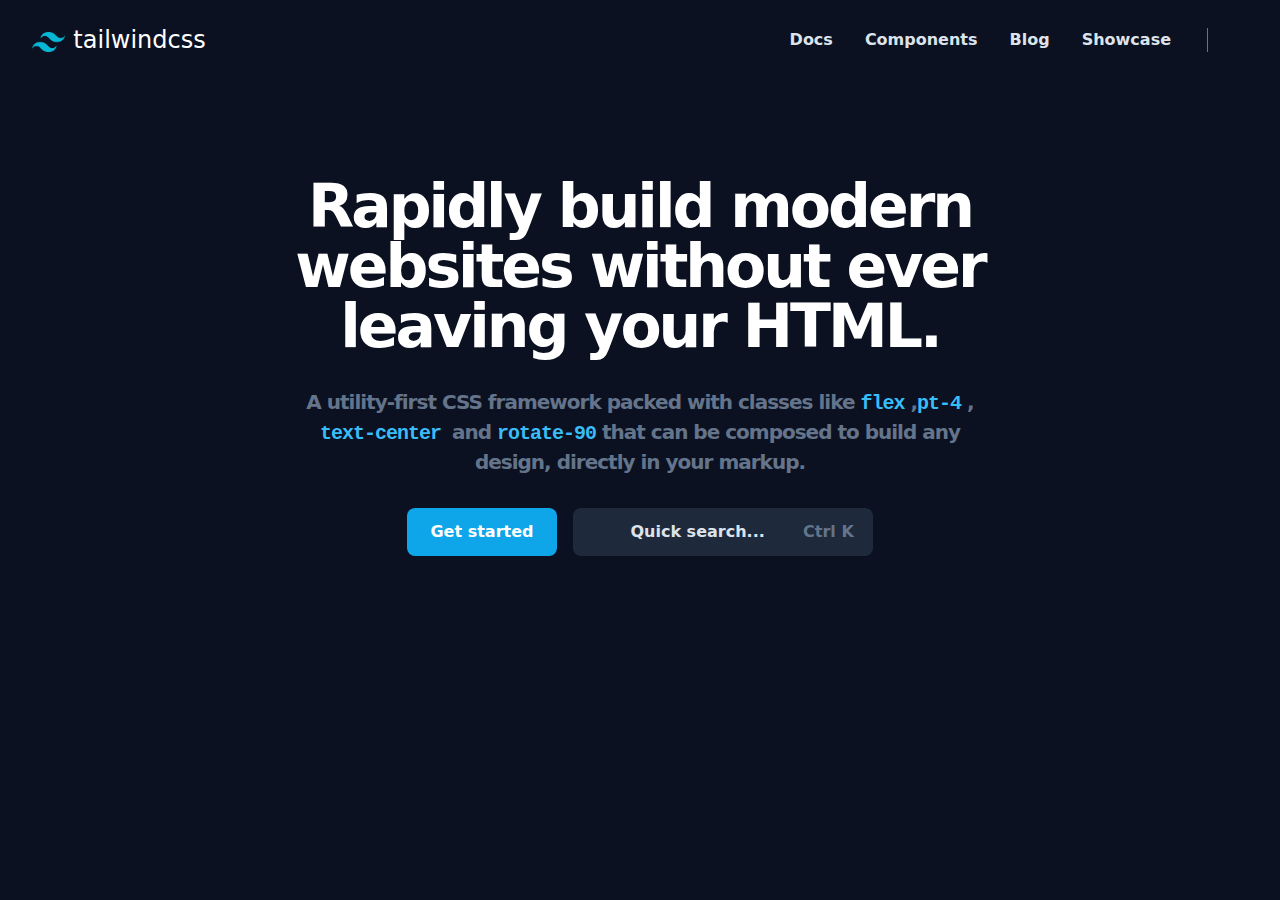
==== index.html @ be064eff "Create index.html" ====
<!DOCTYPE html>
<html lang="en">
<head>
<meta charset="UTF-8">
<meta name="viewport" content="width=device-width, initial-scale=1.0">
<meta http-equiv="refresh" content="0; url=./tailwind-clone/index.html">
<title>Redirecting...</title>
</head>
<body>
If you are not redirected automatically, follow <a href="./tailwind-clone/index.html">this link</a>.
</body>
</html>
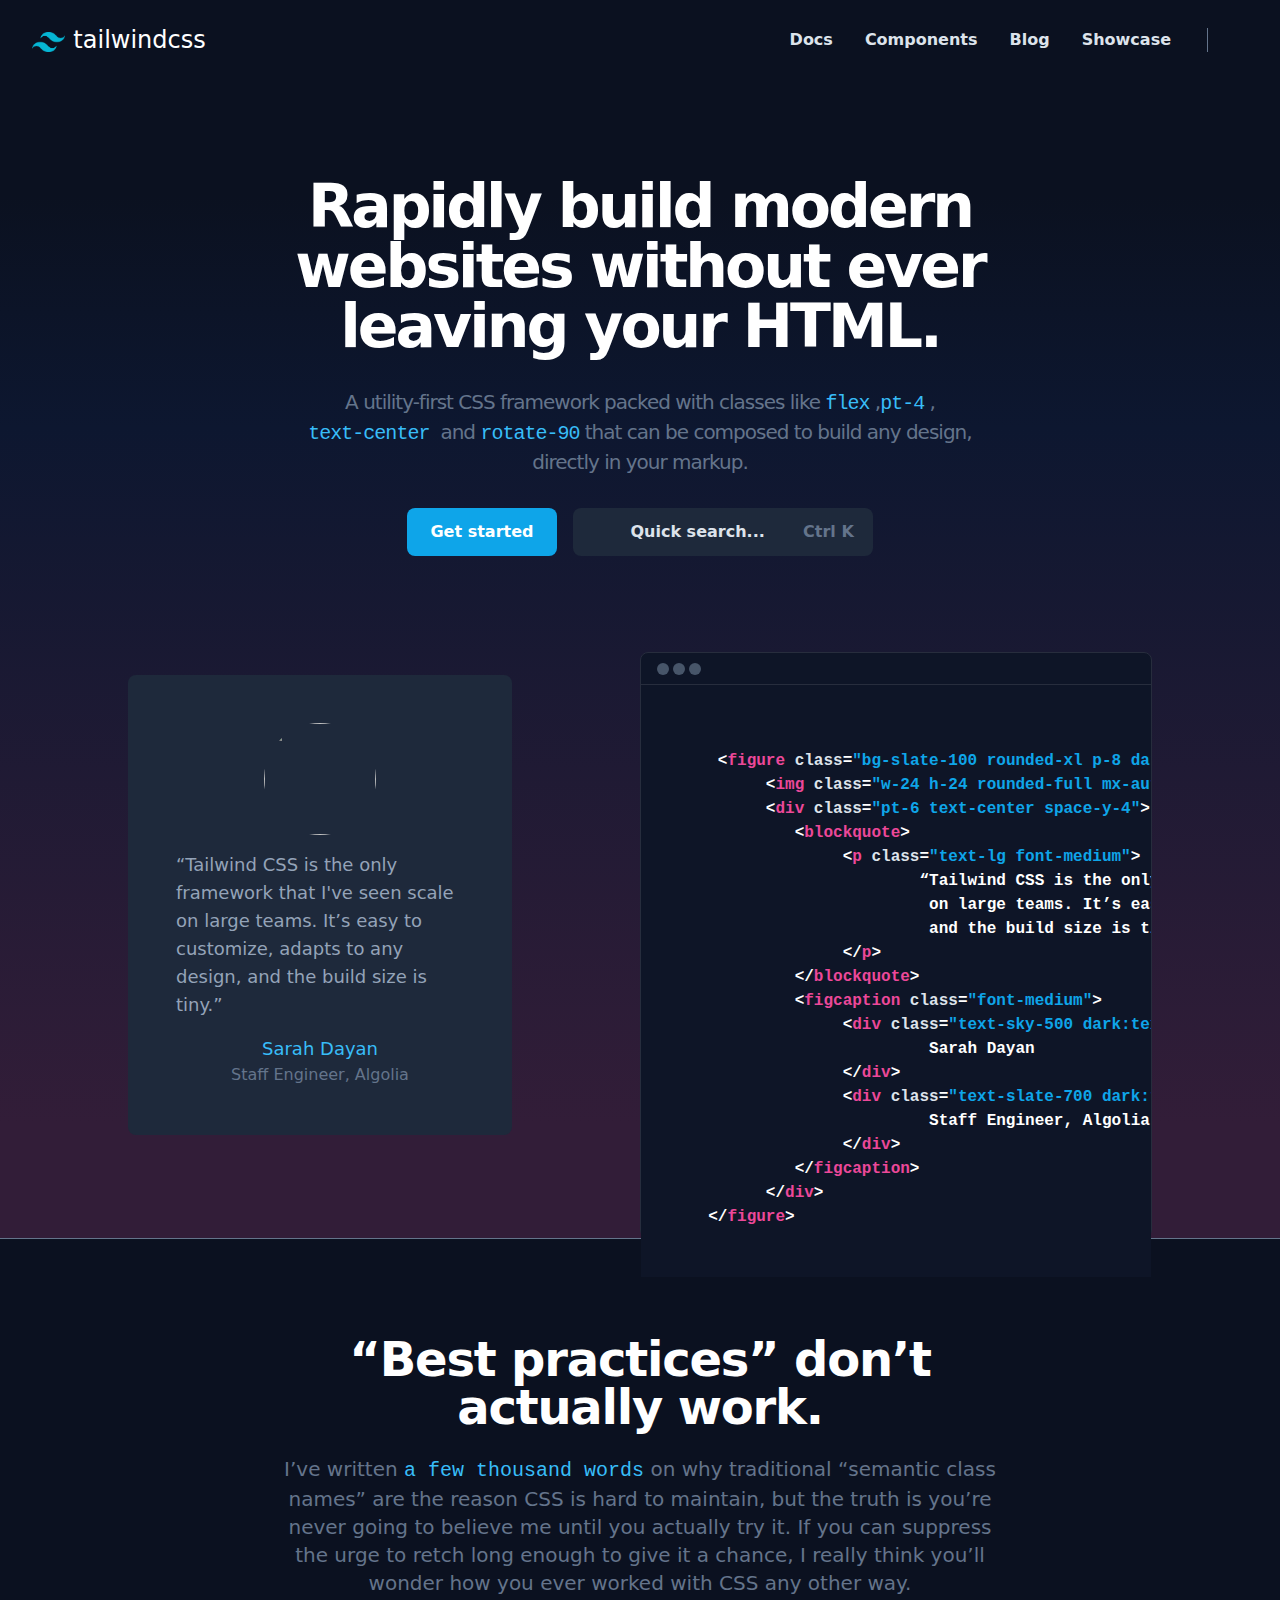
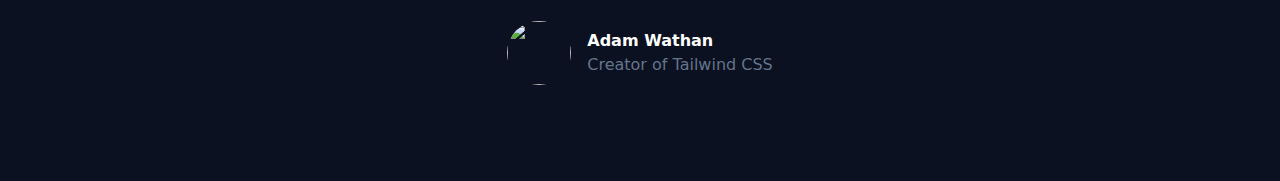
==== commit 5d9c5208: "day2-tailwind-clone" ====
--- a/index.html
+++ b/index.html
@@ -1,12 +1,15 @@
 <!DOCTYPE html>
 <html lang="en">
+
 <head>
-<meta charset="UTF-8">
-<meta name="viewport" content="width=device-width, initial-scale=1.0">
-<meta http-equiv="refresh" content="0; url=./tailwind-clone/index.html">
-<title>Redirecting...</title>
+    <meta charset="UTF-8">
+    <meta name="viewport" content="width=device-width, initial-scale=1.0">
+    <meta http-equiv="refresh" content="0; url=./tailwind-clone/index.html">
+    <title>Redirecting...</title>
 </head>
+
 <body>
-If you are not redirected automatically, follow <a href="./tailwind-clone/index.html">this link</a>.
+    If you are not redirected automatically, follow <a href="./tailwind-clone/index.html">this link</a>.
 </body>
-</html>
+
+</html>